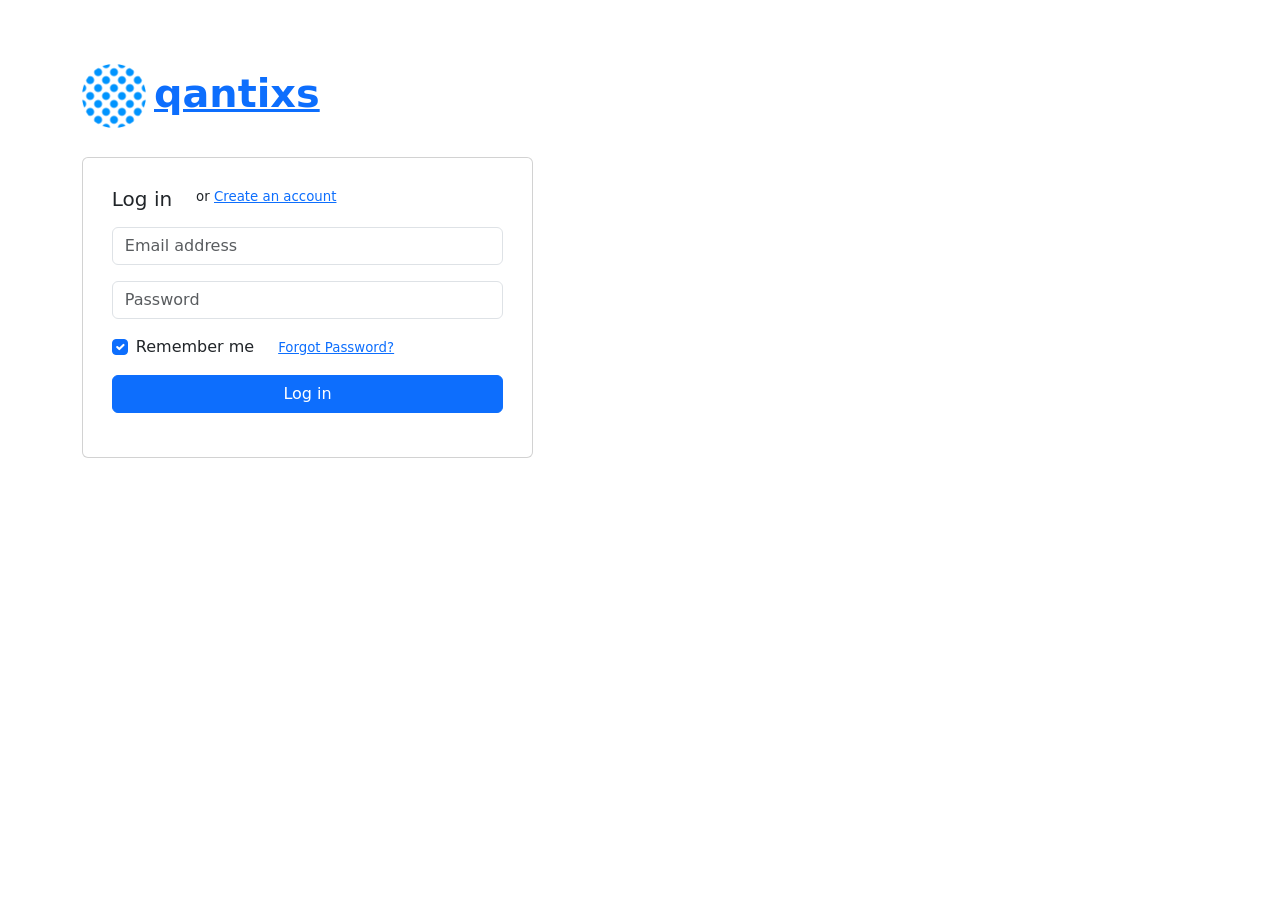
==== index.html @ f10f2e37 "added mockup" ====
<!DOCTYPE html>
<html>
  <head>
    <title>QxUiMockup</title>
    <meta name="viewport" content="width=device-width,initial-scale=1">
    <meta name="csrf-param" content="authenticity_token" />
<meta name="csrf-token" content="ykzDY_2sSXQ2K7OKHXQK90vLia0fOPK63IdyE5OPw8FgU7tAOQkNC8vbKURHQ0xbZyyh2m7Q6b5XSmK4OBPI3A" />
    

    <link rel="stylesheet" href="/assets/application-12152dfa5e2ad317655684f5321298bcb3de0c133303b2f409ae10612ed8c205.css" data-turbo-track="reload" />
    <script src="/assets/application-12e2281080475e1da9cab41c3b6567dc41ce9114dd77952af4ef680945ccd57b.js" data-turbo-track="reload" defer="defer"></script>
  </head>

  <body>
     <script>
    function submitForm() {
      // Prevent default form submission
      event.preventDefault();

      // Get form values
      var email = document.getElementById("email").value;
      var password = document.getElementById("password").value;

      // Perform any desired validation here

      // Redirect to a new page
      window.location.href = "mockup/index"
    }
  </script>

<div class="container" data-layout="container">
  <div class="row flex-center min-vh-100 py-6">
    <div class="col-sm-10 col-md-8 col-lg-6 col-xl-5 col-xxl-4"><a class="d-flex flex-center mb-4" href="../../../index.html">
        <img height="64" class="me-2" src="/assets/qantixs_logo_q6_lg-9dac2e66c56026ae136fe0e23115f7aca0719eb4a43be59cd9676ff1ab217344.png" />
        <span class="font-sans-serif text-primary fw-bolder fs-4 d-inline-block">qantixs</span></a>
      <div class="card">
        <div class="card-body p-4 p-sm-5">
          <div class="row flex-between-center mb-2">
            <div class="col-auto">
              <h5>Log in</h5>
            </div>
            <div class="col-auto fs-10 text-600"><span class="mb-0 undefined">or</span> <span><a href="../../../pages/authentication/simple/register.html">Create an account</a></span></div>
          </div>
          <form id="loginForm">
            <div class="mb-3"><input id="email" class="form-control" type="email" placeholder="Email address" /></div>
            <div class="mb-3"><input id="password" class="form-control" type="password" placeholder="Password" /></div>
            <div class="row flex-between-center">
              <div class="col-auto">
                <div class="form-check mb-0"><input class="form-check-input" type="checkbox" id="basic-checkbox" checked="checked" /><label class="form-check-label mb-0" for="basic-checkbox">Remember me</label></div>
              </div>
              <div class="col-auto"><a class="fs-10" href="../../../pages/authentication/simple/forgot-password.html">Forgot Password?</a></div>
            </div>
            <div class="mb-3"><button class="btn btn-primary d-block w-100 mt-3" type="submit" name="submit" onclick="submitForm();">Log in</button></div>
          </form>
        </div>
      </div>
    </div>
  </div>
</div>


  </body>
</html>
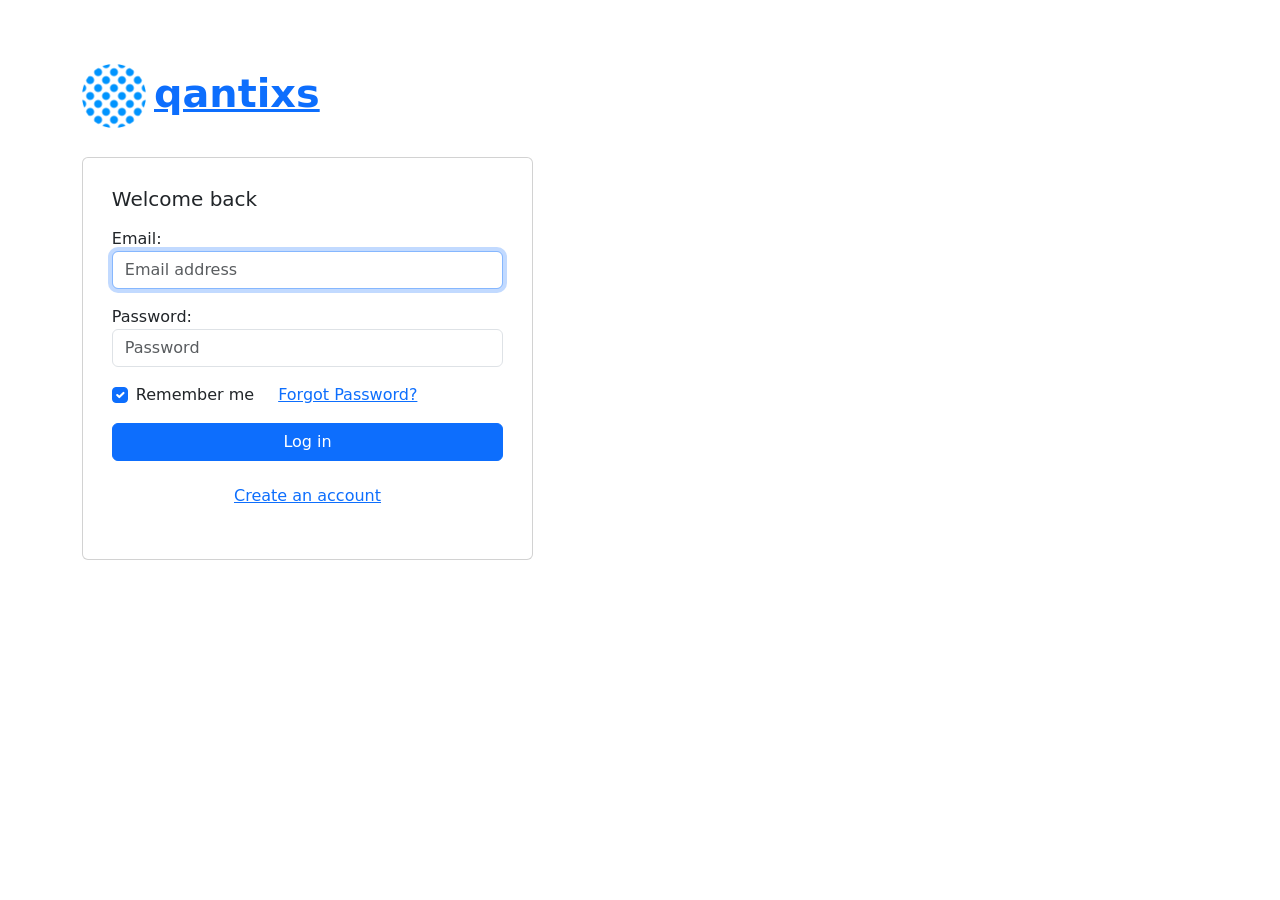
==== commit 3818e0dc: "login" ====
--- a/index.html
+++ b/index.html
@@ -1,10 +1,10 @@
 <!DOCTYPE html>
 <html>
   <head>
-    <title>QxUiMockup</title>
+    <title>qantixs</title>
     <meta name="viewport" content="width=device-width,initial-scale=1">
     <meta name="csrf-param" content="authenticity_token" />
-<meta name="csrf-token" content="ykzDY_2sSXQ2K7OKHXQK90vLia0fOPK63IdyE5OPw8FgU7tAOQkNC8vbKURHQ0xbZyyh2m7Q6b5XSmK4OBPI3A" />
+<meta name="csrf-token" content="9ndceA250nSr39m-iO9WgE90B8Xh7wiXC42aR7yaRpYXlKXMJ-PzsE45EmeYZbiVoo6nIcaWSkdXmW3FM_8lSQ" />
     
 
     <link rel="stylesheet" href="/assets/application-12152dfa5e2ad317655684f5321298bcb3de0c133303b2f409ae10612ed8c205.css" data-turbo-track="reload" />
@@ -37,20 +37,27 @@
         <div class="card-body p-4 p-sm-5">
           <div class="row flex-between-center mb-2">
             <div class="col-auto">
-              <h5>Log in</h5>
+              <h5>Welcome back</h5>
             </div>
-            <div class="col-auto fs-10 text-600"><span class="mb-0 undefined">or</span> <span><a href="../../../pages/authentication/simple/register.html">Create an account</a></span></div>
           </div>
           <form id="loginForm">
-            <div class="mb-3"><input id="email" class="form-control" type="email" placeholder="Email address" /></div>
-            <div class="mb-3"><input id="password" class="form-control" type="password" placeholder="Password" /></div>
+
+            <div class="mb-3">
+              <label for="email">Email:</label>
+              <input id="email" class="form-control" type="email" placeholder="Email address" aria-label="Email" required autofocus/>
+            </div>
+            <div class="mb-3">
+              <label for="password">Password:</label>
+              <input id="password" class="form-control" type="password" placeholder="Password" aria-label="Password" required />
+            </div>
             <div class="row flex-between-center">
               <div class="col-auto">
                 <div class="form-check mb-0"><input class="form-check-input" type="checkbox" id="basic-checkbox" checked="checked" /><label class="form-check-label mb-0" for="basic-checkbox">Remember me</label></div>
               </div>
-              <div class="col-auto"><a class="fs-10" href="../../../pages/authentication/simple/forgot-password.html">Forgot Password?</a></div>
+              <div class="col-auto"><a class="" href="../../../pages/authentication/simple/forgot-password.html">Forgot Password?</a></div>
             </div>
             <div class="mb-3"><button class="btn btn-primary d-block w-100 mt-3" type="submit" name="submit" onclick="submitForm();">Log in</button></div>
+            <div class="mb-3"><button class="btn btn-link d-block w-100 mt-3" type="submit" name="submit" onclick="createAccountForm();">Create an account</button></div>
           </form>
         </div>
       </div>
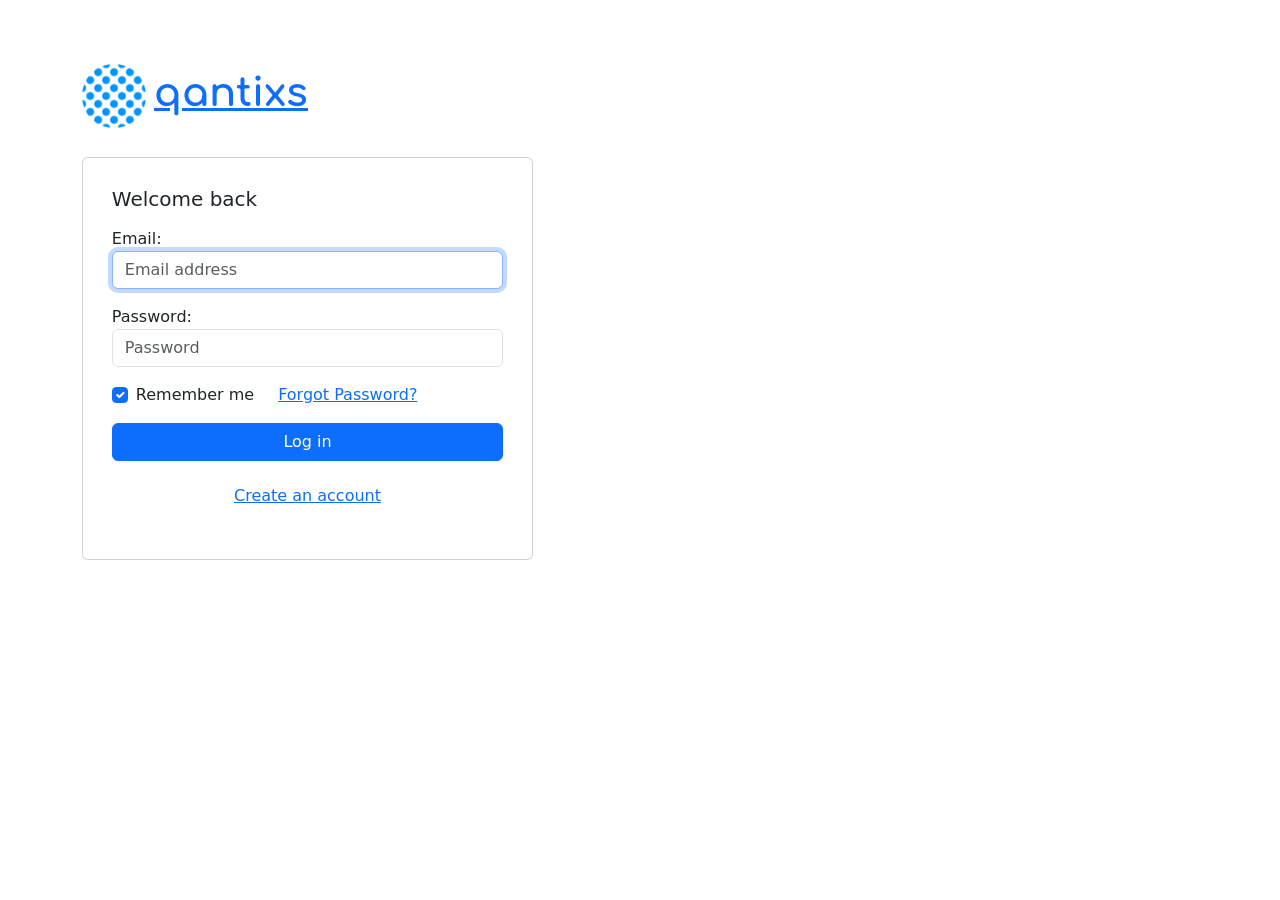
==== commit 8d1d6782: "main panel" ====
--- a/index.html
+++ b/index.html
@@ -1,17 +1,29 @@
 <!DOCTYPE html>
-<html>
+<html style="height: 100%;">
   <head>
     <title>qantixs</title>
     <meta name="viewport" content="width=device-width,initial-scale=1">
+    <link rel="preconnect" href="https://fonts.googleapis.com">
+    <link rel="preconnect" href="https://fonts.gstatic.com" crossorigin>
+    <link href="https://fonts.googleapis.com/css2?family=Comfortaa:wght@300..700&display=swap" rel="stylesheet">
     <meta name="csrf-param" content="authenticity_token" />
-<meta name="csrf-token" content="9ndceA250nSr39m-iO9WgE90B8Xh7wiXC42aR7yaRpYXlKXMJ-PzsE45EmeYZbiVoo6nIcaWSkdXmW3FM_8lSQ" />
+<meta name="csrf-token" content="Lj10nHWAgESmeJ_d3HJBBPkkMyNRYmoMaGWwaYU3rupMZ8ltydPbZ4mZqAGO--MxBQbj-aYodIODlHq7bnJdOQ" />
     
 
     <link rel="stylesheet" href="/assets/application-12152dfa5e2ad317655684f5321298bcb3de0c133303b2f409ae10612ed8c205.css" data-turbo-track="reload" />
     <script src="/assets/application-12e2281080475e1da9cab41c3b6567dc41ce9114dd77952af4ef680945ccd57b.js" data-turbo-track="reload" defer="defer"></script>
+
+    <style>
+      .qantixs-logo {
+        font-family: "Comfortaa", sans-serif;
+        font-optical-sizing: auto;
+        font-weight: 300;
+        font-style: normal;
+      }
+    </style>
   </head>
 
-  <body>
+  <body style="height: 100%;">
      <script>
     function submitForm() {
       // Prevent default form submission
@@ -24,15 +36,31 @@
       // Perform any desired validation here
 
       // Redirect to a new page
-      window.location.href = "mockup/index"
+      window.location.href = "main/index"
+    }
+
+    function createAccountForm() {
+      // Prevent default form submission
+      event.preventDefault();
+
+      // Redirect to a new pag
+      window.location.href = "create_user/index"
+    }
+
+    function forgotPasswordForm() {
+      // Prevent default form submission
+      event.preventDefault();
+
+      // Redirect to a new pag
+      window.location.href = "forgot_password/index"
     }
   </script>
 
 <div class="container" data-layout="container">
   <div class="row flex-center min-vh-100 py-6">
-    <div class="col-sm-10 col-md-8 col-lg-6 col-xl-5 col-xxl-4"><a class="d-flex flex-center mb-4" href="../../../index.html">
+    <div class="col-sm-10 col-md-8 col-lg-6 col-xl-5 col-xxl-4"><a class="d-flex flex-center mb-4" href="https://qantixs.io">
         <img height="64" class="me-2" src="/assets/qantixs_logo_q6_lg-9dac2e66c56026ae136fe0e23115f7aca0719eb4a43be59cd9676ff1ab217344.png" />
-        <span class="font-sans-serif text-primary fw-bolder fs-4 d-inline-block">qantixs</span></a>
+        <span class="font-sans-serif text-primary fw-bolder fs-4 d-inline-block qantixs-logo">qantixs</span></a>
       <div class="card">
         <div class="card-body p-4 p-sm-5">
           <div class="row flex-between-center mb-2">
@@ -54,11 +82,11 @@
               <div class="col-auto">
                 <div class="form-check mb-0"><input class="form-check-input" type="checkbox" id="basic-checkbox" checked="checked" /><label class="form-check-label mb-0" for="basic-checkbox">Remember me</label></div>
               </div>
-              <div class="col-auto"><a class="" href="../../../pages/authentication/simple/forgot-password.html">Forgot Password?</a></div>
+              <div class="col-auto"><a href="javascript:void(0);" onclick="forgotPasswordForm();">Forgot Password?</a></div>
             </div>
             <div class="mb-3"><button class="btn btn-primary d-block w-100 mt-3" type="submit" name="submit" onclick="submitForm();">Log in</button></div>
-            <div class="mb-3"><button class="btn btn-link d-block w-100 mt-3" type="submit" name="submit" onclick="createAccountForm();">Create an account</button></div>
           </form>
+          <div class="mb-3"><button class="btn btn-link d-block w-100 mt-3" type="submit" name="submit" onclick="createAccountForm();">Create an account</button></div>
         </div>
       </div>
     </div>
